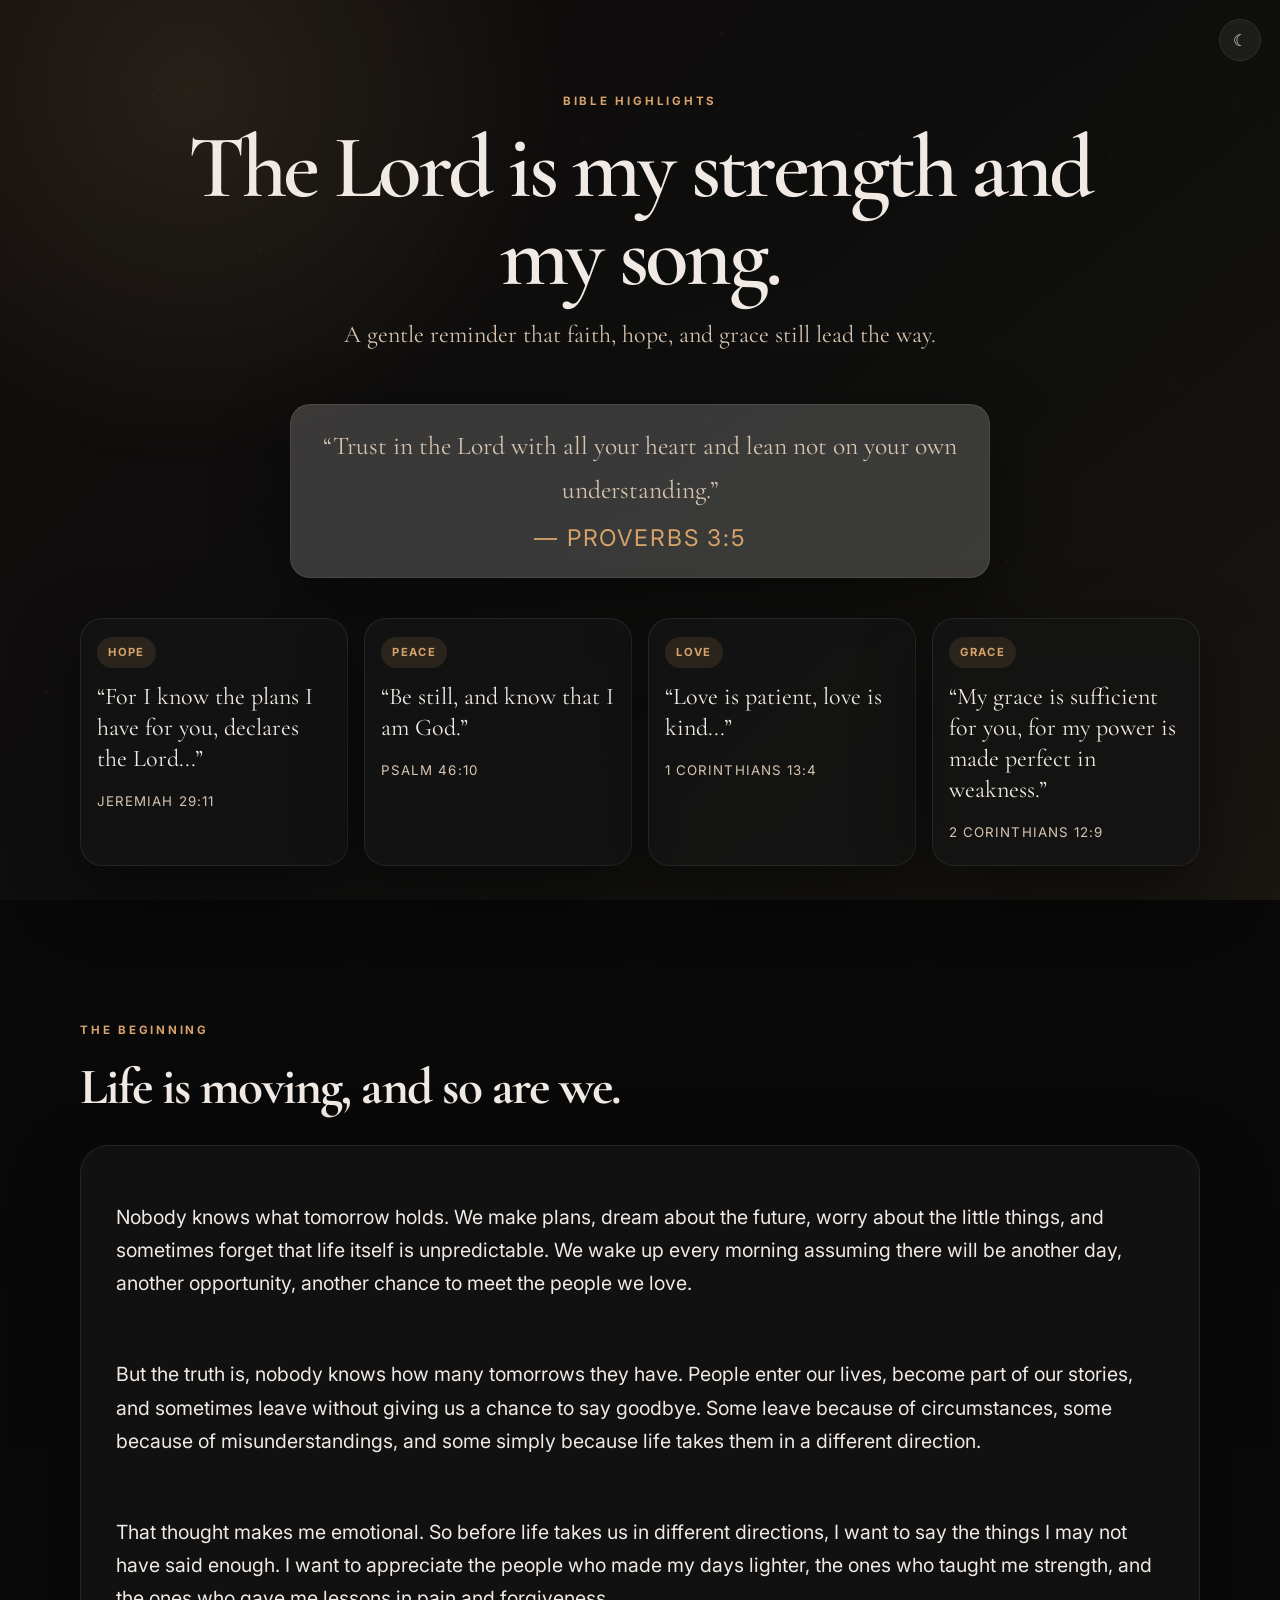
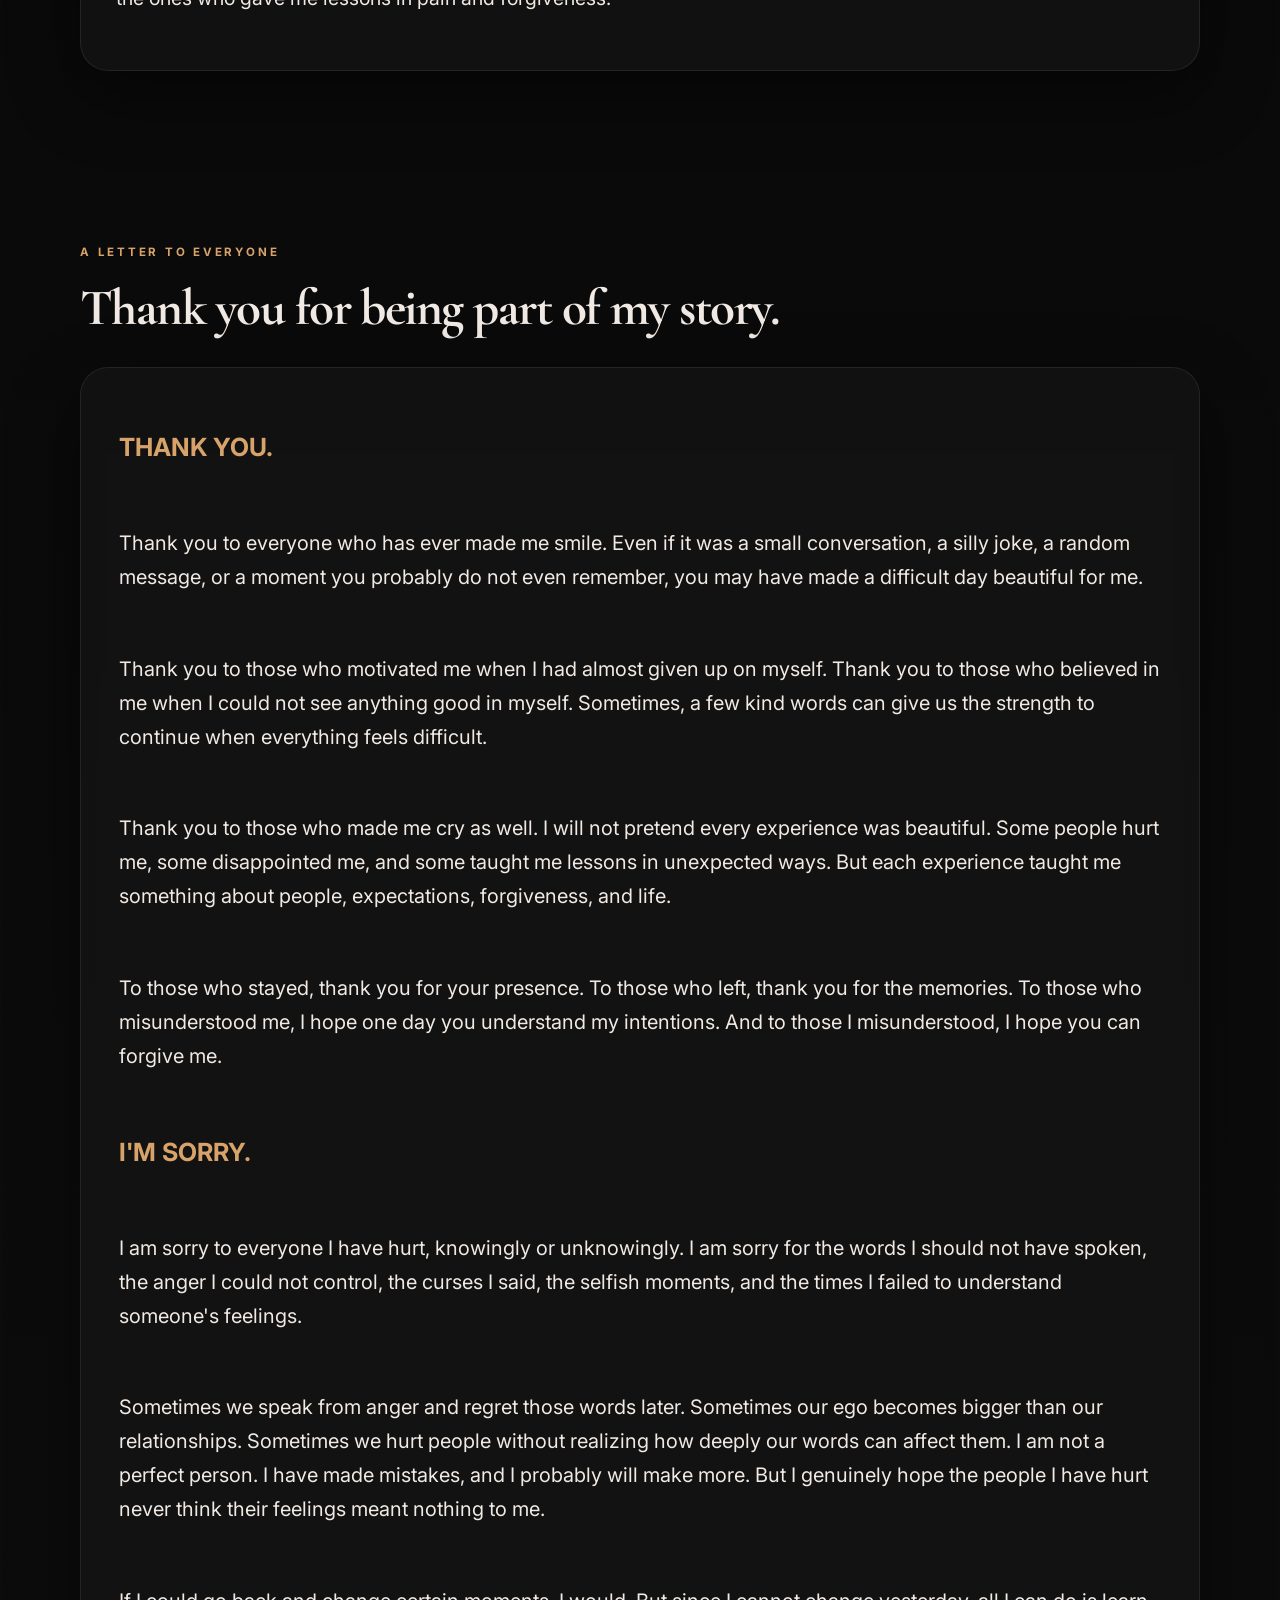
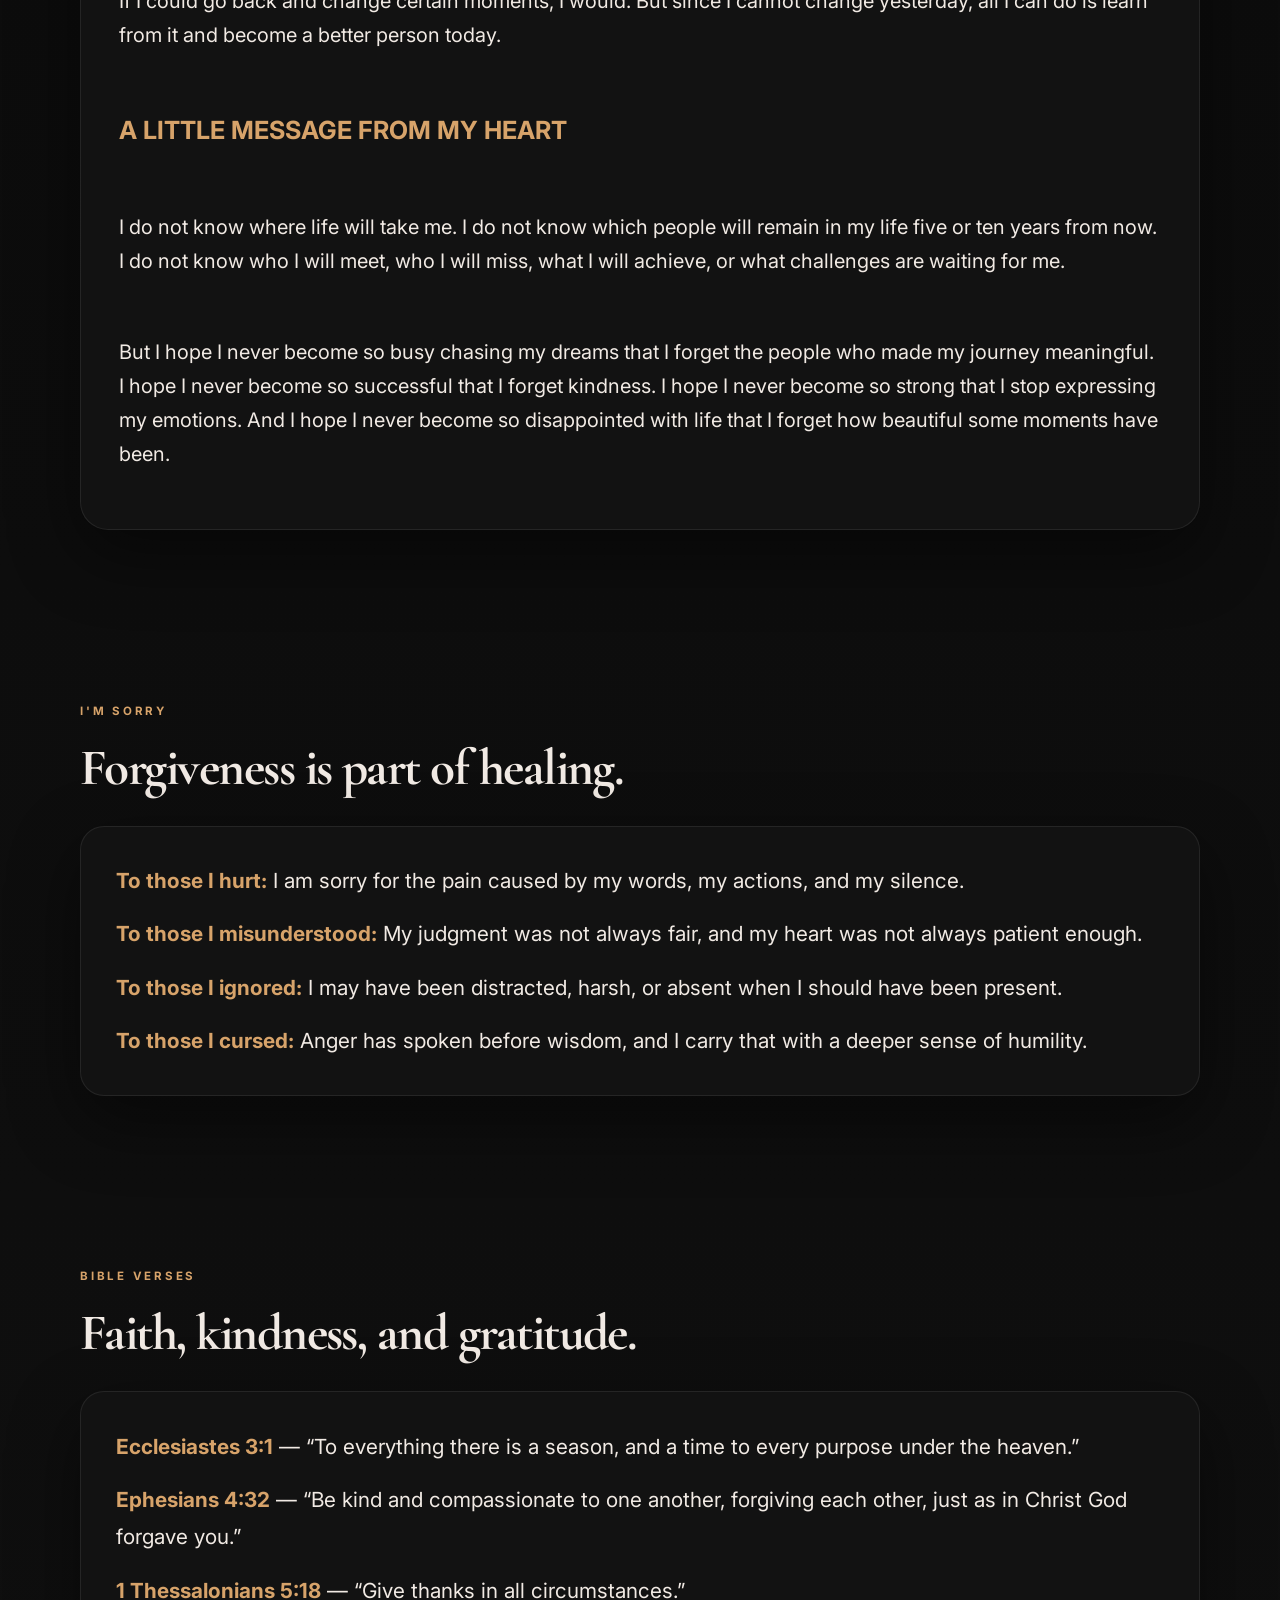
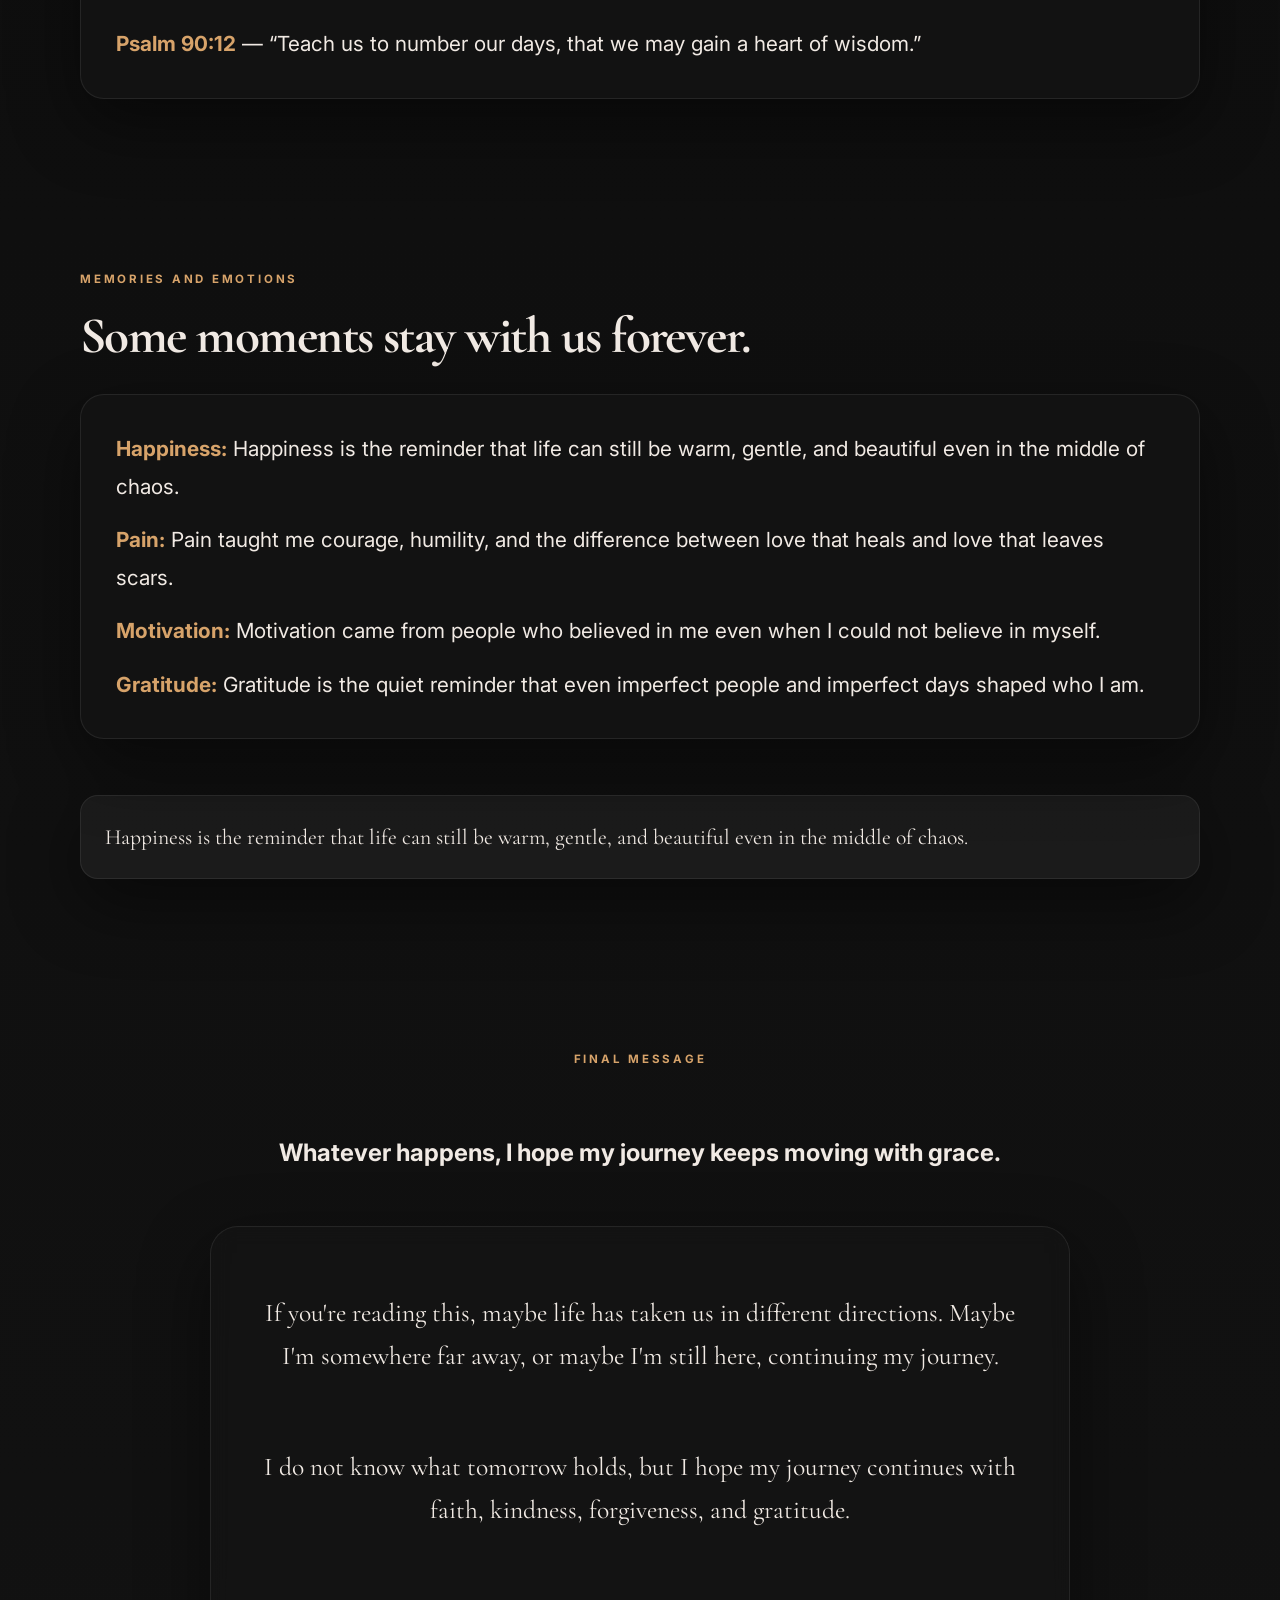
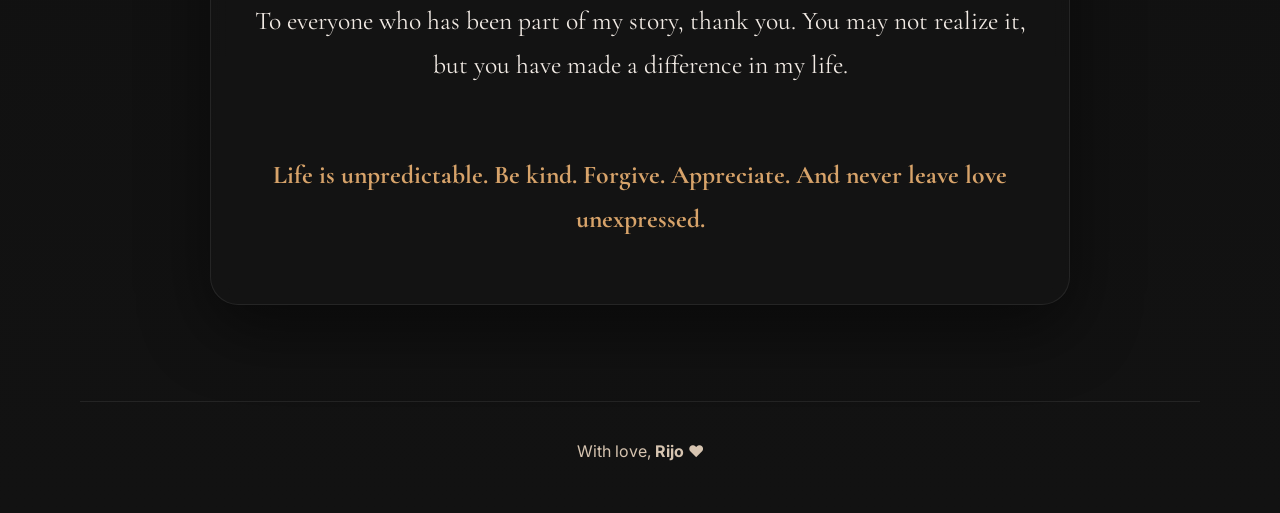
==== index.html @ 4a6d3c92 "first commit" ====
<!DOCTYPE html>
<html lang="en">
  <head>
    <meta charset="UTF-8" />
    <meta name="viewport" content="width=device-width, initial-scale=1.0" />
    <meta
      name="description"
      content="A peaceful Bible quotes page with meaningful highlights and encouraging scripture at the top."
    />
    <title>Bible Highlights</title>
    <link rel="preconnect" href="https://fonts.googleapis.com" />
    <link rel="preconnect" href="https://fonts.gstatic.com" crossorigin />
    <link
      href="https://fonts.googleapis.com/css2?family=Cormorant+Garamond:wght@400;500;600;700&family=Inter:wght@400;500;600;700&display=swap"
      rel="stylesheet"
    />
    <link rel="stylesheet" href="./style.css" />
  </head>
  <body>
    <div class="page-glow" aria-hidden="true"></div>
    <div class="particles" id="particles" aria-hidden="true"></div>

    <button id="themeToggle" class="theme-toggle" type="button" aria-label="Toggle dark mode">
      ☾
    </button>

    <main>
      <section class="hero" id="top">
        <div class="container hero-inner">
          <p class="eyebrow" data-i18n="timeCapsule">Bible highlights</p>
          <h1 class="typewriter" id="typewriterText" data-text="The Lord is my strength and my song."></h1>
          <p class="hero-subtitle" data-i18n="subtitle">A gentle reminder that faith, hope, and grace still lead the way.</p>

          <div class="note-card" aria-label="Bible quote">
            “Trust in the Lord with all your heart and lean not on your own understanding.”
            <span>— Proverbs 3:5</span>
          </div>

          <div class="highlights-row reveal" aria-label="Bible highlights">
            <article class="highlight-card">
              <span class="highlight-tag">Hope</span>
              <p>“For I know the plans I have for you, declares the Lord...”</p>
              <small>Jeremiah 29:11</small>
            </article>
            <article class="highlight-card">
              <span class="highlight-tag">Peace</span>
              <p>“Be still, and know that I am God.”</p>
              <small>Psalm 46:10</small>
            </article>
            <article class="highlight-card">
              <span class="highlight-tag">Love</span>
              <p>“Love is patient, love is kind...”</p>
              <small>1 Corinthians 13:4</small>
            </article>
            <article class="highlight-card">
              <span class="highlight-tag">Grace</span>
              <p>“My grace is sufficient for you, for my power is made perfect in weakness.”</p>
              <small>2 Corinthians 12:9</small>
            </article>
          </div>
        </div>
      </section>

      <section class="story-section" id="beginning">
        <div class="container section-inner">
          <div class="section-heading reveal">
            <p class="section-kicker" data-i18n="beginningLabel">The beginning</p>
            <h2 data-i18n="beginningTitle">Life is moving, and so are we.</h2>
          </div>

          <div class="essay reveal">
            <p>
              Nobody knows what tomorrow holds. We make plans, dream about the future, worry about the little things,
              and sometimes forget that life itself is unpredictable. We wake up every morning assuming there will be
              another day, another opportunity, another chance to meet the people we love.
            </p>
            <p>
              But the truth is, nobody knows how many tomorrows they have. People enter our lives, become part of our
              stories, and sometimes leave without giving us a chance to say goodbye. Some leave because of
              circumstances, some because of misunderstandings, and some simply because life takes them in a different
              direction.
            </p>
            <p>
              That thought makes me emotional. So before life takes us in different directions, I want to say the things
              I may not have said enough. I want to appreciate the people who made my days lighter, the ones who
              taught me strength, and the ones who gave me lessons in pain and forgiveness.
            </p>
          </div>
        </div>
      </section>

      <section class="letter-section" id="letter">
        <div class="container section-inner">
          <div class="section-heading reveal">
            <p class="section-kicker" data-i18n="letterLabel">A letter to everyone</p>
            <h2 data-i18n="letterTitle">Thank you for being part of my story.</h2>
          </div>

          <article class="letter-card reveal" aria-label="Letter content">
            <p><strong data-i18n="thankYouTitle">THANK YOU.</strong></p>
            <p>
              Thank you to everyone who has ever made me smile. Even if it was a small conversation, a silly joke,
              a random message, or a moment you probably do not even remember, you may have made a difficult day
              beautiful for me.
            </p>
            <p>
              Thank you to those who motivated me when I had almost given up on myself. Thank you to those who believed
              in me when I could not see anything good in myself. Sometimes, a few kind words can give us the strength
              to continue when everything feels difficult.
            </p>
            <p>
              Thank you to those who made me cry as well. I will not pretend every experience was beautiful. Some
              people hurt me, some disappointed me, and some taught me lessons in unexpected ways. But each experience
              taught me something about people, expectations, forgiveness, and life.
            </p>
            <p>
              To those who stayed, thank you for your presence. To those who left, thank you for the memories. To those
              who misunderstood me, I hope one day you understand my intentions. And to those I misunderstood, I hope
              you can forgive me.
            </p>

            <p><strong data-i18n="sorryTitle">I'M SORRY.</strong></p>
            <p>
              I am sorry to everyone I have hurt, knowingly or unknowingly. I am sorry for the words I should not have
              spoken, the anger I could not control, the curses I said, the selfish moments, and the times I failed to
              understand someone's feelings.
            </p>
            <p>
              Sometimes we speak from anger and regret those words later. Sometimes our ego becomes bigger than our
              relationships. Sometimes we hurt people without realizing how deeply our words can affect them. I am not a
              perfect person. I have made mistakes, and I probably will make more. But I genuinely hope the people I have
              hurt never think their feelings meant nothing to me.
            </p>

            <p>
              If I could go back and change certain moments, I would. But since I cannot change yesterday, all I can do
              is learn from it and become a better person today.
            </p>

            <p><strong data-i18n="heartTitle">A LITTLE MESSAGE FROM MY HEART</strong></p>
            <p>
              I do not know where life will take me. I do not know which people will remain in my life five or ten years
              from now. I do not know who I will meet, who I will miss, what I will achieve, or what challenges are
              waiting for me.
            </p>
            <p>
              But I hope I never become so busy chasing my dreams that I forget the people who made my journey
              meaningful. I hope I never become so successful that I forget kindness. I hope I never become so strong
              that I stop expressing my emotions. And I hope I never become so disappointed with life that I forget how
              beautiful some moments have been.
            </p>
          </article>
        </div>
      </section>

      <section class="sorry-section" id="sorry">
        <div class="container section-inner">
          <div class="section-heading reveal">
            <p class="section-kicker" data-i18n="sorryLabel">I'm sorry</p>
            <h2 data-i18n="sorryHeading">Forgiveness is part of healing.</h2>
          </div>

          <div class="sentence-stack reveal">
            <p><strong data-i18n="hurtTitle">To those I hurt:</strong> <span data-i18n="hurtText">I am sorry for the pain caused by my words, my actions, and my silence.</span></p>
            <p><strong data-i18n="misunderstoodTitle">To those I misunderstood:</strong> <span data-i18n="misunderstoodText">My judgment was not always fair, and my heart was not always patient enough.</span></p>
            <p><strong data-i18n="ignoredTitle">To those I ignored:</strong> <span data-i18n="ignoredText">I may have been distracted, harsh, or absent when I should have been present.</span></p>
            <p><strong data-i18n="cursedTitle">To those I cursed:</strong> <span data-i18n="cursedText">Anger has spoken before wisdom, and I carry that with a deeper sense of humility.</span></p>
          </div>
        </div>
      </section>

      <section class="verses-section" id="verses">
        <div class="container section-inner">
          <div class="section-heading reveal">
            <p class="section-kicker" data-i18n="versesLabel">Bible verses</p>
            <h2 data-i18n="versesTitle">Faith, kindness, and gratitude.</h2>
          </div>

          <div class="sentence-stack reveal">
            <p><strong>Ecclesiastes 3:1</strong> — “To everything there is a season, and a time to every purpose under the heaven.”</p>
            <p><strong>Ephesians 4:32</strong> — “Be kind and compassionate to one another, forgiving each other, just as in Christ God forgave you.”</p>
            <p><strong>1 Thessalonians 5:18</strong> — “Give thanks in all circumstances.”</p>
            <p><strong>Psalm 90:12</strong> — “Teach us to number our days, that we may gain a heart of wisdom.”</p>
          </div>
        </div>
      </section>

      <section class="memory-section" id="memories">
        <div class="container section-inner">
          <div class="section-heading reveal">
            <p class="section-kicker" data-i18n="memoryLabel">Memories and emotions</p>
            <h2 data-i18n="memoryTitle">Some moments stay with us forever.</h2>
          </div>

          <div class="sentence-stack reveal">
            <p><strong data-i18n="memory.happiness">Happiness:</strong> Happiness is the reminder that life can still be warm, gentle, and beautiful even in the middle of chaos.</p>
            <p><strong data-i18n="memory.pain">Pain:</strong> Pain taught me courage, humility, and the difference between love that heals and love that leaves scars.</p>
            <p><strong data-i18n="memory.motivation">Motivation:</strong> Motivation came from people who believed in me even when I could not believe in myself.</p>
            <p><strong data-i18n="memory.gratitude">Gratitude:</strong> Gratitude is the quiet reminder that even imperfect people and imperfect days shaped who I am.</p>
          </div>

          <div class="memory-display" id="memoryDisplay" aria-live="polite">
            Happiness is the reminder that life can still be warm, gentle, and beautiful even in the middle of chaos.
          </div>
        </div>
      </section>

      <section class="final-section" id="final">
        <div class="container section-inner final-inner reveal">
          <p class="section-kicker" data-i18n="finalLabel">Final message</p>
          <h2 data-i18n="finalTitle">Whatever happens, I hope my journey keeps moving with grace.</h2>

          <div class="final-quote">
            <p>
              If you're reading this, maybe life has taken us in different directions. Maybe I'm somewhere far away, or
              maybe I'm still here, continuing my journey.
            </p>
            <p>
              I do not know what tomorrow holds, but I hope my journey continues with faith, kindness, forgiveness, and
              gratitude.
            </p>
            <p>
              To everyone who has been part of my story, thank you. You may not realize it, but you have made a
              difference in my life.
            </p>
            <p class="strong-line">
              Life is unpredictable. Be kind. Forgive. Appreciate. And never leave love unexpressed.
            </p>
          </div>
        </div>
      </section>
    </main>

    <footer class="site-footer">
      <div class="container footer-inner">
        <p>With love, <strong>Rijo ❤️</strong></p>
      </div>
    </footer>

    <script src="./script.js"></script>
  </body>
</html>
---- style.css ----
:root {
  --bg: #070707;
  --bg-strong: #121212;
  --panel: rgba(20, 20, 20, 0.82);
  --panel-strong: rgba(28, 28, 28, 0.94);
  --card: #111111;
  --card-alt: #1a1a1a;
  --text: #f1eae4;
  --muted: #d6c4b0;
  --line: rgba(255, 255, 255, 0.08);
  --accent: #d7a36a;
  --accent-soft: #b86d4a;
  --accent-strong: #e8c79c;
  --shadow: 0 24px 70px rgba(0, 0, 0, 0.48);
  --button-shadow: rgba(255, 214, 156, 0.12);
}

body.light {
  --bg: #f5f1ea;
  --bg-strong: #efe8df;
  --panel: rgba(255, 255, 255, 0.75);
  --panel-strong: rgba(255, 255, 255, 0.92);
  --card: #f9f5f1;
  --card-alt: #f2ece4;
  --text: #111111;
  --muted: #4d4a46;
  --line: rgba(17, 17, 17, 0.12);
  --accent: #111111;
  --accent-soft: #3a3a3a;
  --accent-strong: #262626;
  --shadow: 0 22px 60px rgba(17, 17, 17, 0.12);
  --button-shadow: rgba(17, 17, 17, 0.08);
}

* {
  box-sizing: border-box;
}

html {
  scroll-behavior: smooth;
}

body {
  margin: 0;
  font-family: "Inter", sans-serif;
  background: linear-gradient(180deg, var(--bg) 0%, var(--bg-strong) 100%);
  color: var(--text);
  line-height: 1.7;
  transition: background 0.4s ease, color 0.4s ease;
}

body::before {
  content: "";
  position: fixed;
  inset: 0;
  pointer-events: none;
  background: linear-gradient(135deg, rgba(200, 109, 93, 0.06), rgba(126, 139, 125, 0.05), rgba(231, 185, 128, 0.08));
}

img {
  max-width: 100%;
  display: block;
}

a {
  color: inherit;
  text-decoration: none;
}

button {
  font: inherit;
}

.page-glow {
  position: fixed;
  inset: 0;
  pointer-events: none;
  background: radial-gradient(circle at 15% 10%, rgba(205, 171, 122, 0.12), transparent 28%);
  z-index: 0;
}

.particles {
  position: fixed;
  inset: 0;
  pointer-events: none;
  z-index: 0;
  overflow: hidden;
  opacity: 0.35;
}

.particle {
  position: absolute;
  width: 4px;
  height: 4px;
  background: rgba(140, 108, 82, 0.18);
  border-radius: 50%;
  animation: floatParticle 18s ease-in-out infinite alternate;
}

@keyframes floatParticle {
  0% {
    transform: translateY(0) scale(0.8);
    opacity: 0.15;
  }
  50% {
    opacity: 0.5;
  }
  100% {
    transform: translateY(-22vh) scale(1.1);
    opacity: 0.1;
  }
}

.container {
  width: min(1120px, calc(100% - 2rem));
  margin: 0 auto;
  position: relative;
  z-index: 1;
}

.theme-toggle {
  position: fixed;
  top: 1.2rem;
  right: 1.2rem;
  z-index: 30;
  width: 42px;
  height: 42px;
  border: 1px solid var(--line);
  border-radius: 50%;
  background: rgba(255, 255, 255, 0.06);
  color: var(--text);
  cursor: pointer;
  transition: transform 0.25s ease, border-color 0.25s ease, background 0.25s ease;
}

.theme-toggle:hover,
.theme-toggle:focus-visible {
  transform: translateY(-2px);
  border-color: rgba(215, 163, 106, 0.6);
}

body.light .theme-toggle {
  background: rgba(17, 17, 17, 0.04);
}

main {
  position: relative;
  z-index: 1;
}

.hero {
  min-height: calc(100vh - 72px);
  display: flex;
  align-items: center;
  padding: 5rem 0 4rem;
}

.hero-inner {
  text-align: center;
}

.eyebrow,
.section-kicker {
  text-transform: uppercase;
  letter-spacing: 0.24em;
  color: var(--accent);
  font-size: 0.72rem;
  font-weight: 700;
}

.typewriter {
  margin: 0.8rem auto 1rem;
  max-width: 950px;
  font-family: "Cormorant Garamond", serif;
  font-size: clamp(3rem, 7vw, 7rem);
  line-height: 0.98;
  font-weight: 600;
  letter-spacing: -0.04em;
  min-height: 1.2em;
}

.hero-subtitle {
  max-width: 620px;
  margin: 0 auto;
  color: var(--muted);
  font-size: clamp(1.1rem, 2vw, 1.5rem);
  font-family: "Cormorant Garamond", serif;
}

.note-card {
  margin: 3rem auto 0;
  max-width: 700px;
  padding: 1.2rem 1.5rem;
  border: 1px solid var(--line);
  border-radius: 20px;
  background: rgba(255, 255, 255, 0.18);
  color: var(--muted);
  font-family: "Cormorant Garamond", serif;
  font-size: clamp(1.2rem, 2vw, 1.8rem);
  box-shadow: var(--shadow);
  display: grid;
  gap: 0.45rem;
}

.note-card span {
  display: block;
  font-size: 0.9em;
  letter-spacing: 0.08em;
  text-transform: uppercase;
  color: var(--accent);
  font-family: "Inter", sans-serif;
}

.highlights-row {
  margin-top: 2.5rem;
  display: grid;
  grid-template-columns: repeat(4, minmax(0, 1fr));
  gap: 1rem;
}

.highlight-card {
  background: var(--panel);
  border: 1px solid var(--line);
  border-radius: 22px;
  padding: 1.1rem 1rem 1.2rem;
  box-shadow: var(--shadow);
  text-align: left;
}

.highlight-tag {
  display: inline-block;
  margin-bottom: 0.8rem;
  padding: 0.38rem 0.7rem;
  background: rgba(215, 163, 106, 0.12);
  color: var(--accent);
  border-radius: 999px;
  font-size: 0.7rem;
  font-weight: 700;
  letter-spacing: 0.12em;
  text-transform: uppercase;
}

.highlight-card p {
  margin: 0 0 0.8rem;
  font-family: "Cormorant Garamond", serif;
  font-size: clamp(1.15rem, 2vw, 1.5rem);
  line-height: 1.3;
  color: var(--text);
}

.highlight-card small {
  color: var(--muted);
  letter-spacing: 0.08em;
  text-transform: uppercase;
}

.story-section,
.letter-section,
.sorry-section,
.verses-section,
.memory-section,
.final-section {
  padding: 5rem 0;
}

.section-inner {
  display: grid;
  gap: 2rem;
}

.section-heading {
  display: grid;
  gap: 0.6rem;
}

.section-heading h2 {
  margin: 0;
  font-family: "Cormorant Garamond", serif;
  font-size: clamp(2.4rem, 4vw, 4rem);
  line-height: 1;
  letter-spacing: -0.03em;
}

.essay,
.letter-card,
.final-quote {
  background: var(--panel);
  backdrop-filter: blur(10px);
  border: 1px solid var(--line);
  border-radius: 28px;
  box-shadow: var(--shadow);
}

.essay {
  padding: clamp(1.5rem, 3vw, 2.2rem);
  display: grid;
  gap: 1.2rem;
  font-size: clamp(1.04rem, 1.8vw, 1.22rem);
  color: var(--text);
}

.letter-card {
  padding: clamp(1.5rem, 3vw, 2.5rem);
  font-size: clamp(1.05rem, 1.6vw, 1.25rem);
  display: grid;
  gap: 1.1rem;
}

.letter-card strong {
  font-size: 1.25em;
  color: var(--accent);
}

.sentence-stack {
  display: grid;
  gap: 1rem;
  background: var(--panel);
  border: 1px solid var(--line);
  border-radius: 24px;
  padding: clamp(1.4rem, 3vw, 2.2rem);
  box-shadow: var(--shadow);
}

.sentence-stack p {
  margin: 0;
  font-size: clamp(1.04rem, 1.8vw, 1.3rem);
  line-height: 1.8;
}

.sentence-stack strong {
  color: var(--accent);
}

.memory-display {
  margin-top: 1.5rem;
  background: var(--panel-strong);
  border: 1px solid var(--line);
  border-radius: 18px;
  padding: 1.4rem 1.5rem;
  font-size: clamp(1.05rem, 1.7vw, 1.35rem);
  font-family: "Cormorant Garamond", serif;
  box-shadow: var(--shadow);
}

.final-inner {
  text-align: center;
}

.final-quote {
  padding: clamp(1.5rem, 3vw, 2.5rem);
  max-width: 860px;
  margin: 0 auto;
  display: grid;
  gap: 1rem;
  font-size: clamp(1.15rem, 2vw, 1.7rem);
  font-family: "Cormorant Garamond", serif;
}

.strong-line {
  color: var(--accent);
  font-weight: 700;
}

.site-footer {
  padding: 1rem 0 2rem;
}

.footer-inner {
  text-align: center;
  color: var(--muted);
  border-top: 1px solid var(--line);
  padding-top: 1.2rem;
}

.reveal {
  opacity: 0;
  transform: translateY(24px);
  transition: opacity 0.7s ease, transform 0.7s ease;
}

.reveal.visible {
  opacity: 1;
  transform: translateY(0);
}

@media (max-width: 860px) {
  .highlights-row {
    grid-template-columns: repeat(2, minmax(0, 1fr));
  }
}

@media (max-width: 620px) {
  .hero {
    padding-top: 4rem;
  }

  .highlights-row {
    grid-template-columns: 1fr;
  }
}

@media (prefers-reduced-motion: reduce) {
  *, *::before, *::after {
    animation: none !important;
    transition: none !important;
    scroll-behavior: auto !important;
  }

  .reveal {
    opacity: 1;
    transform: none;
  }
}
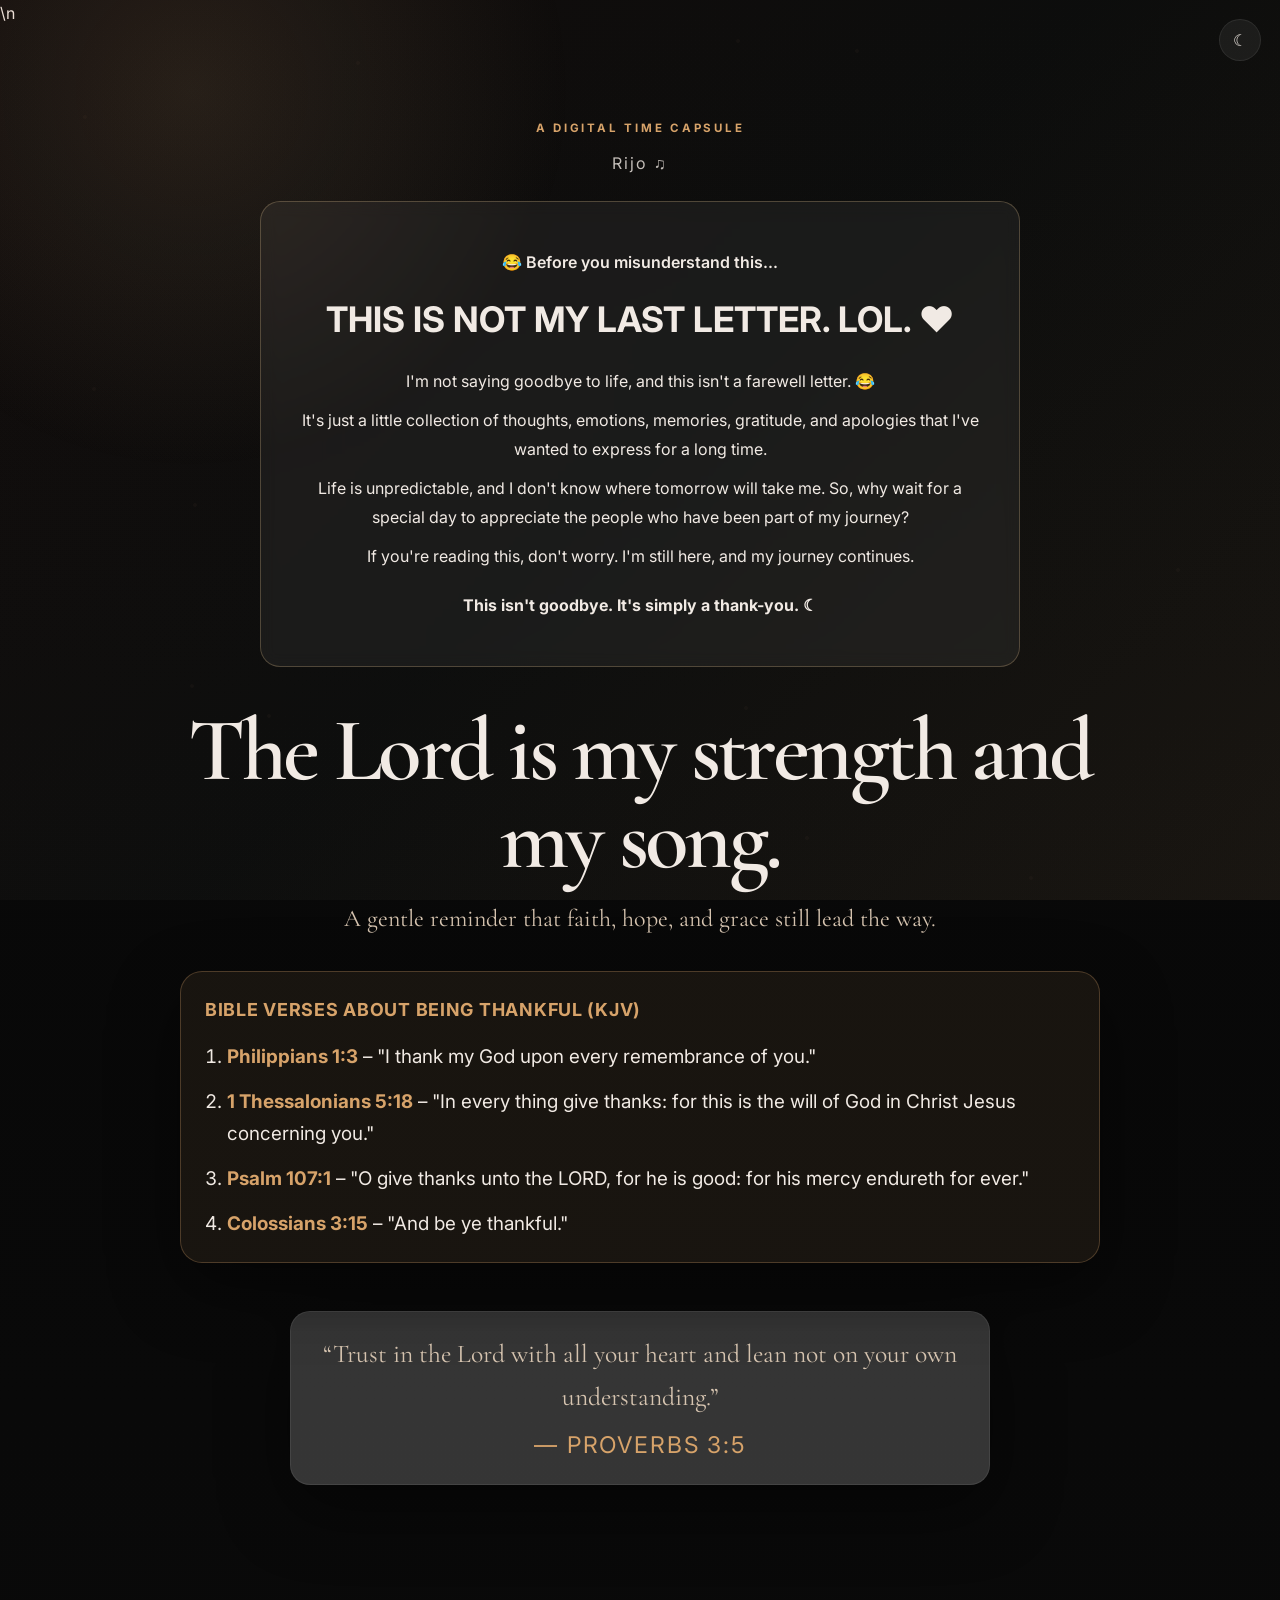
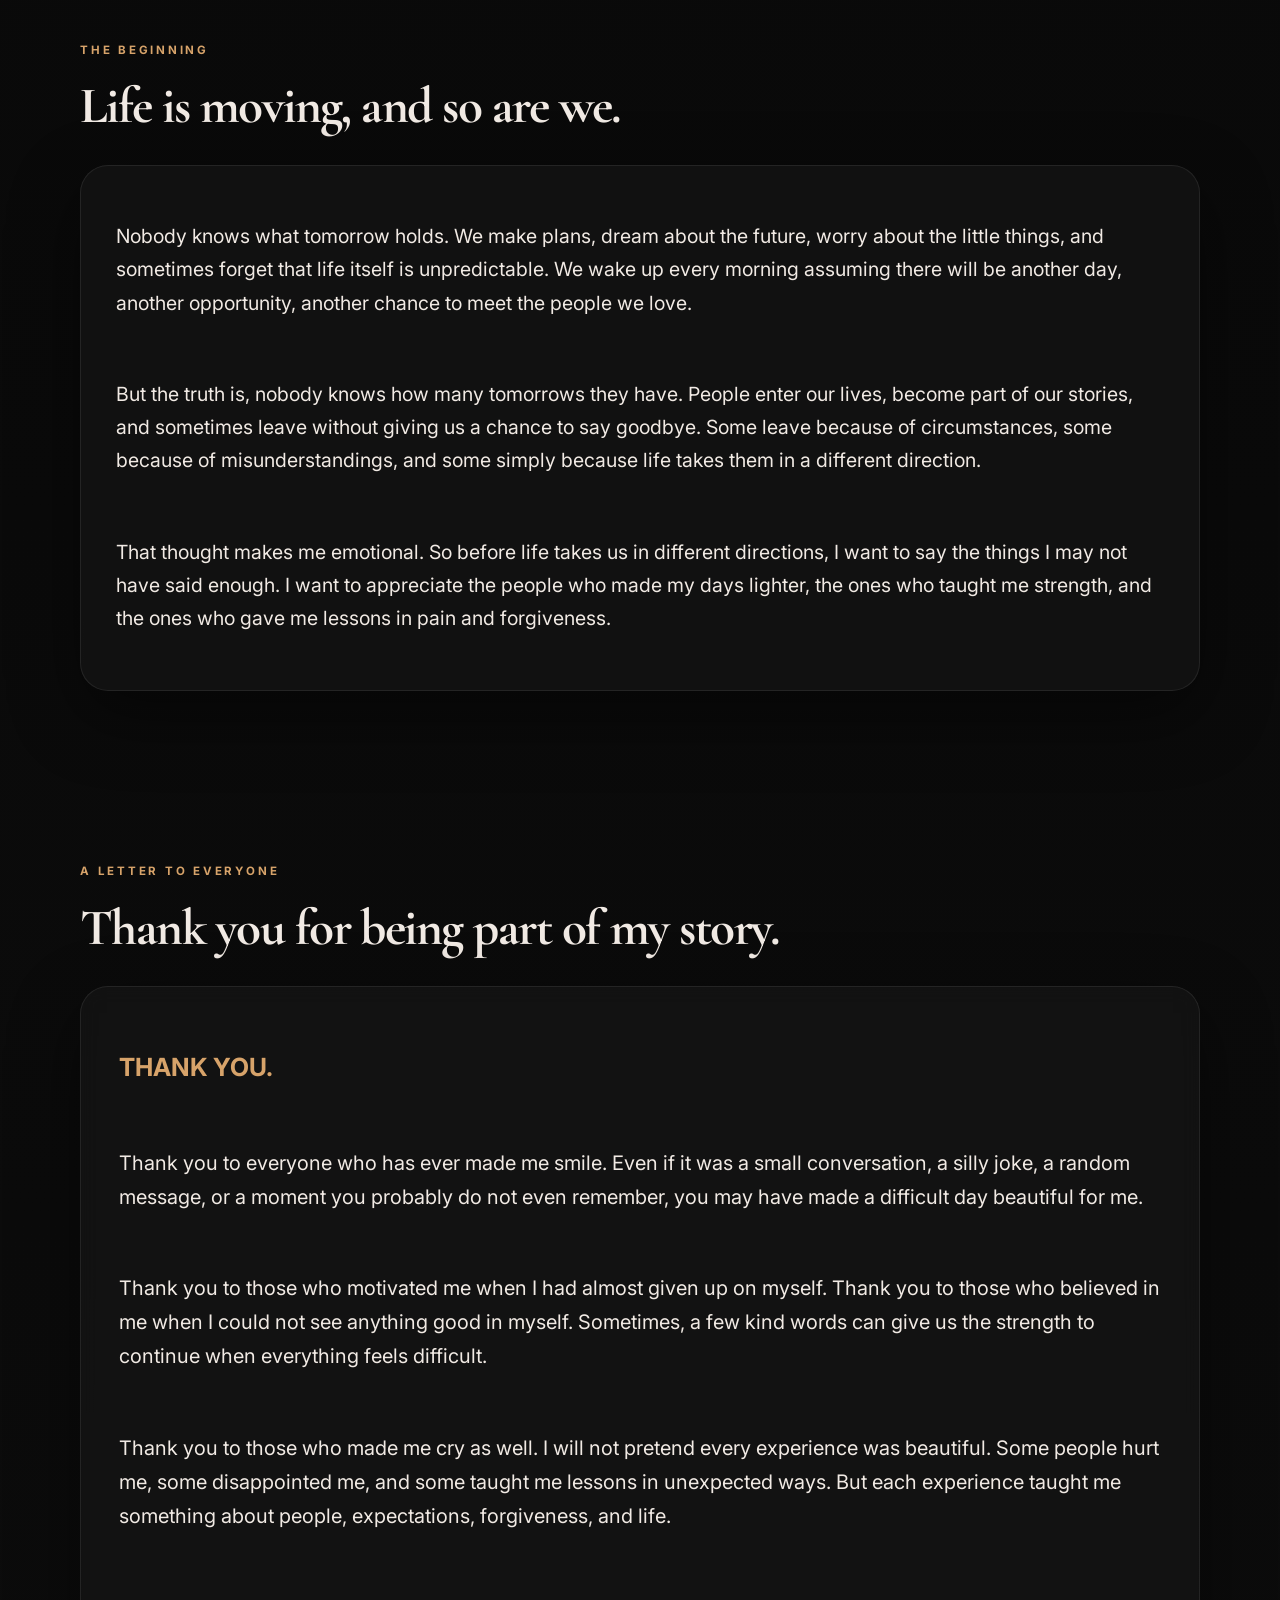
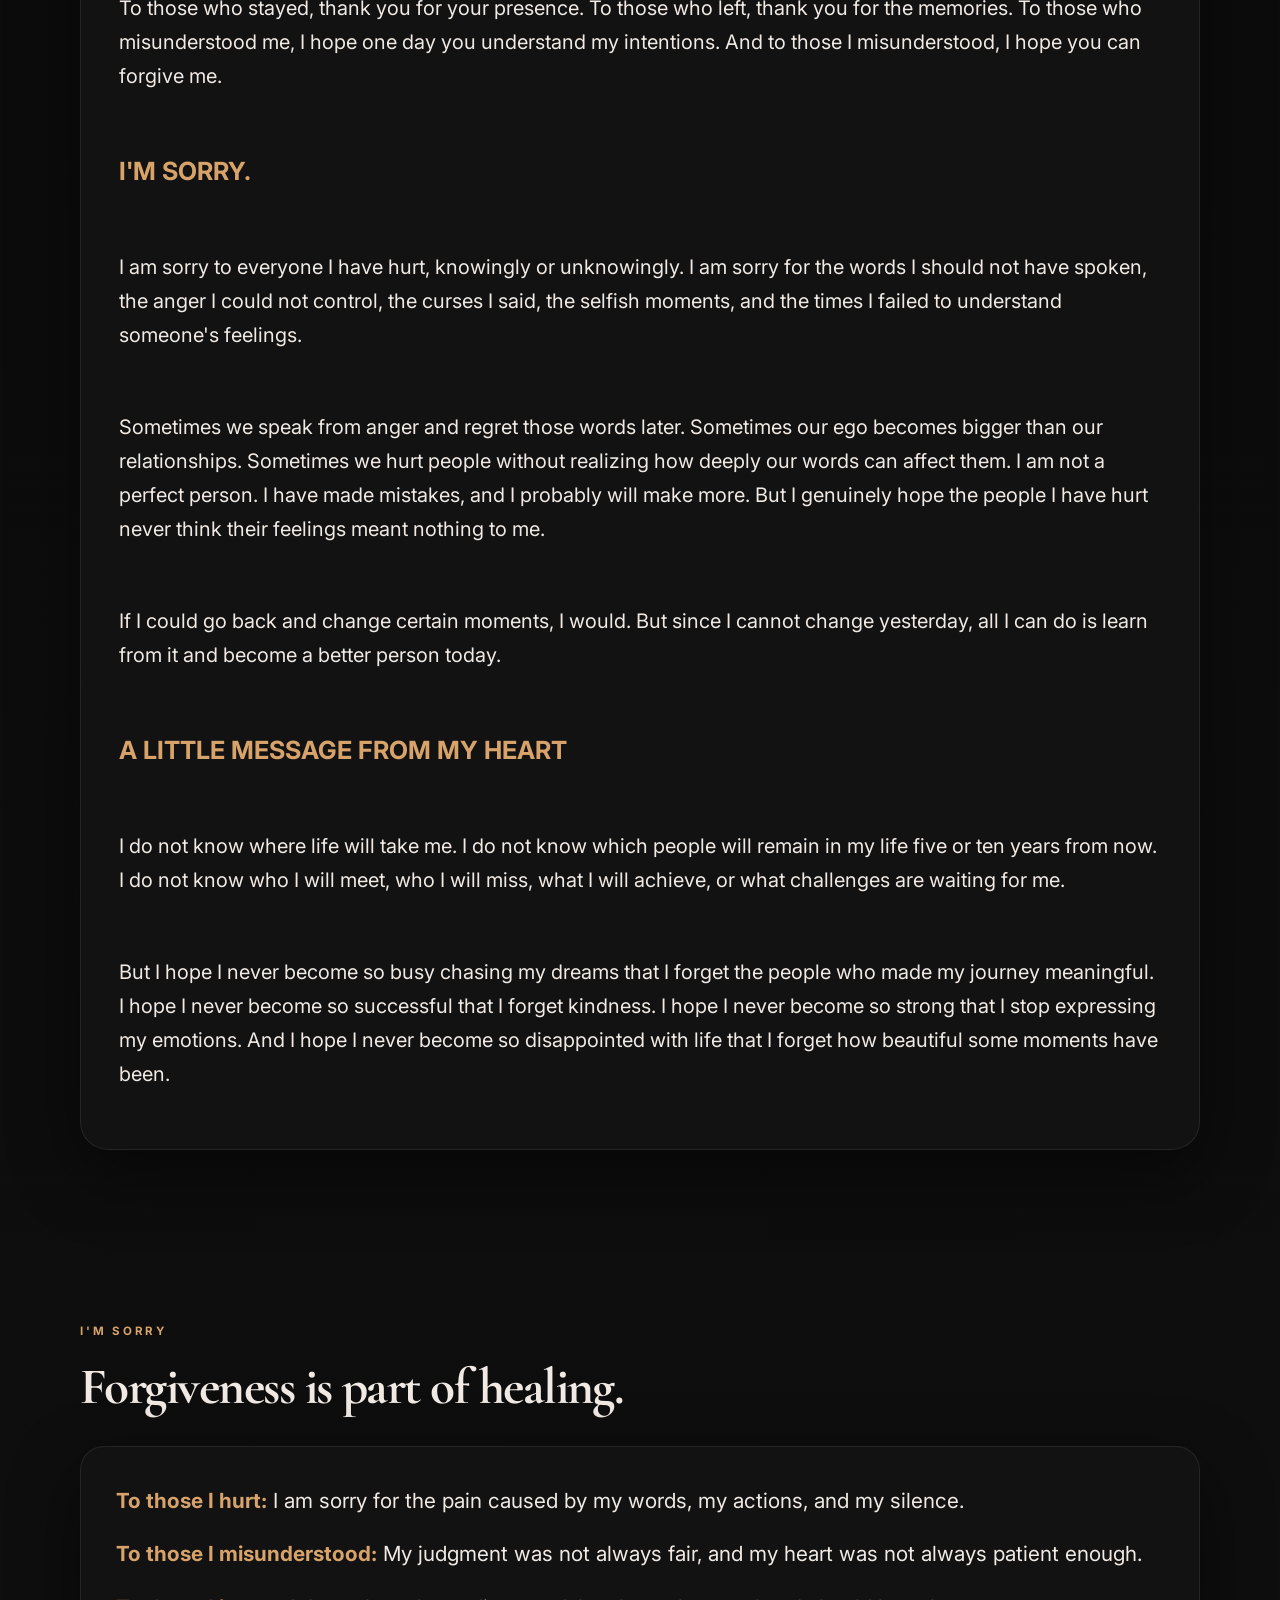
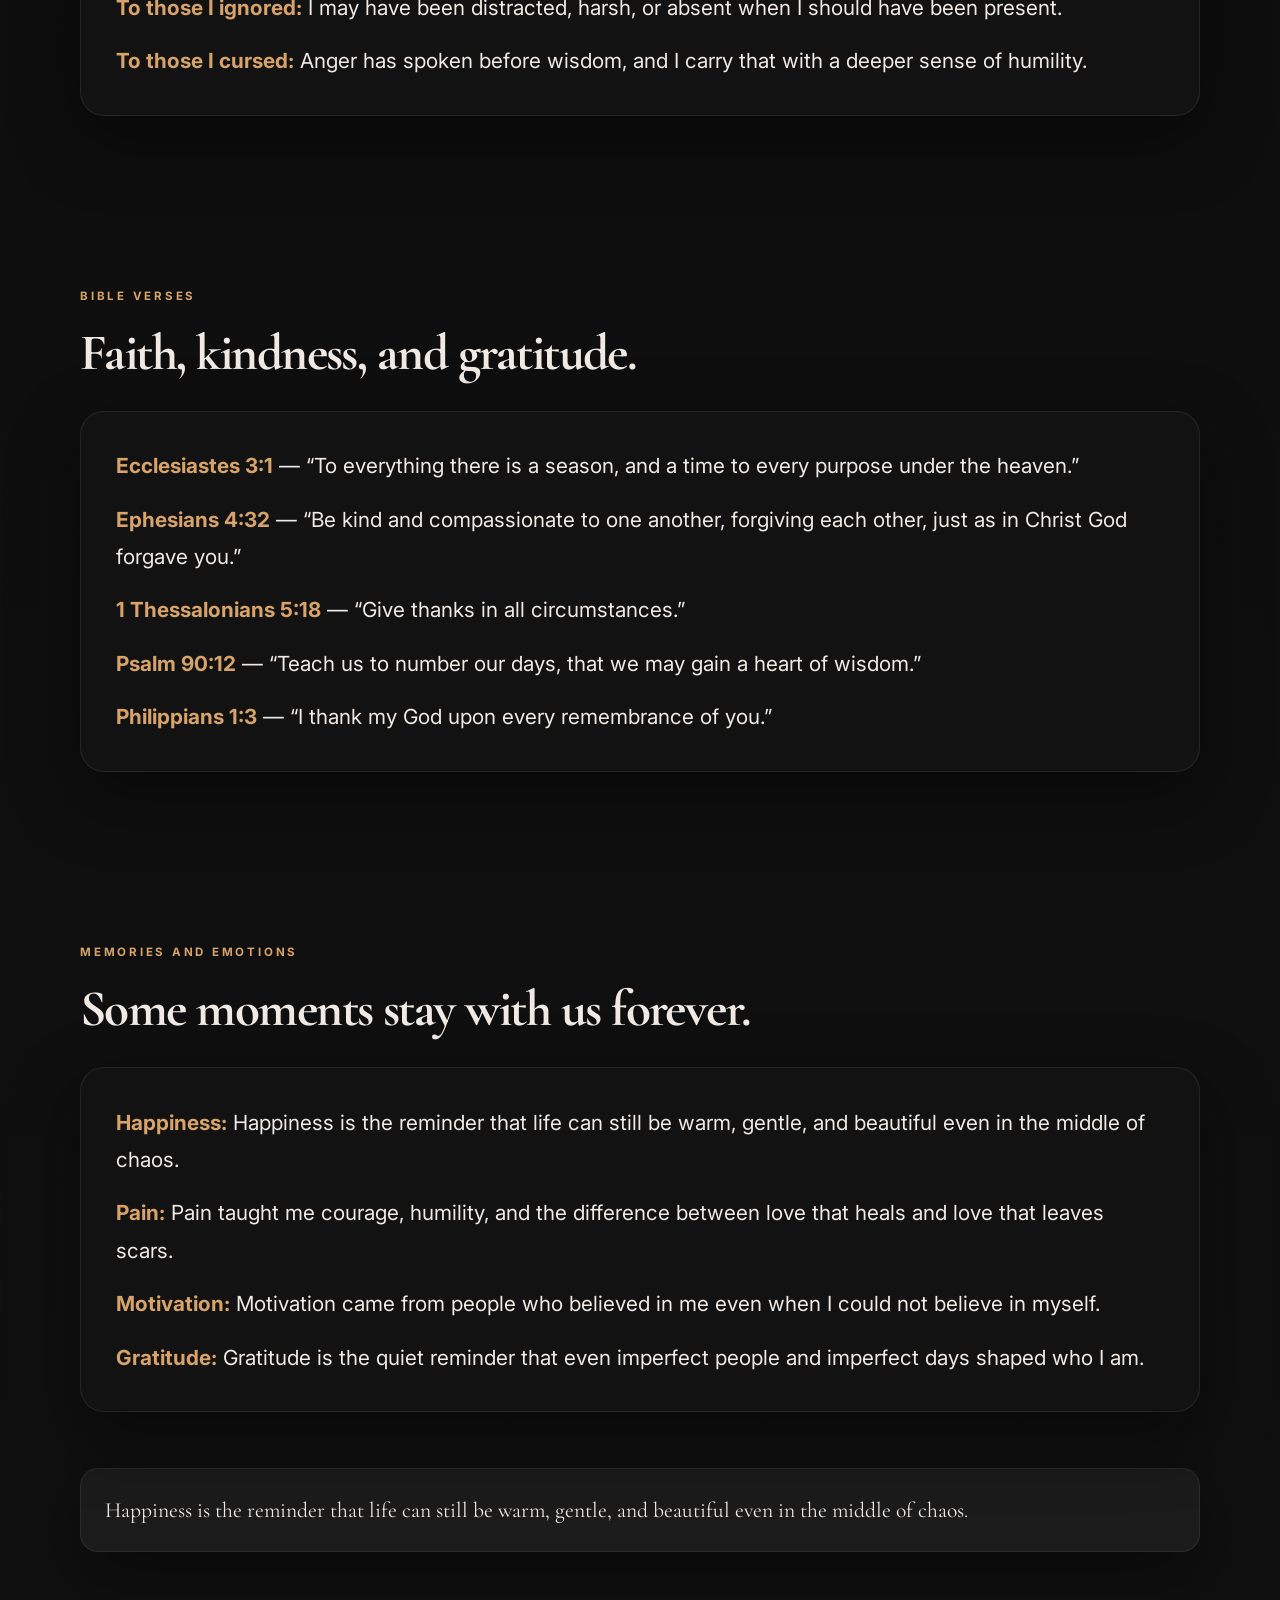
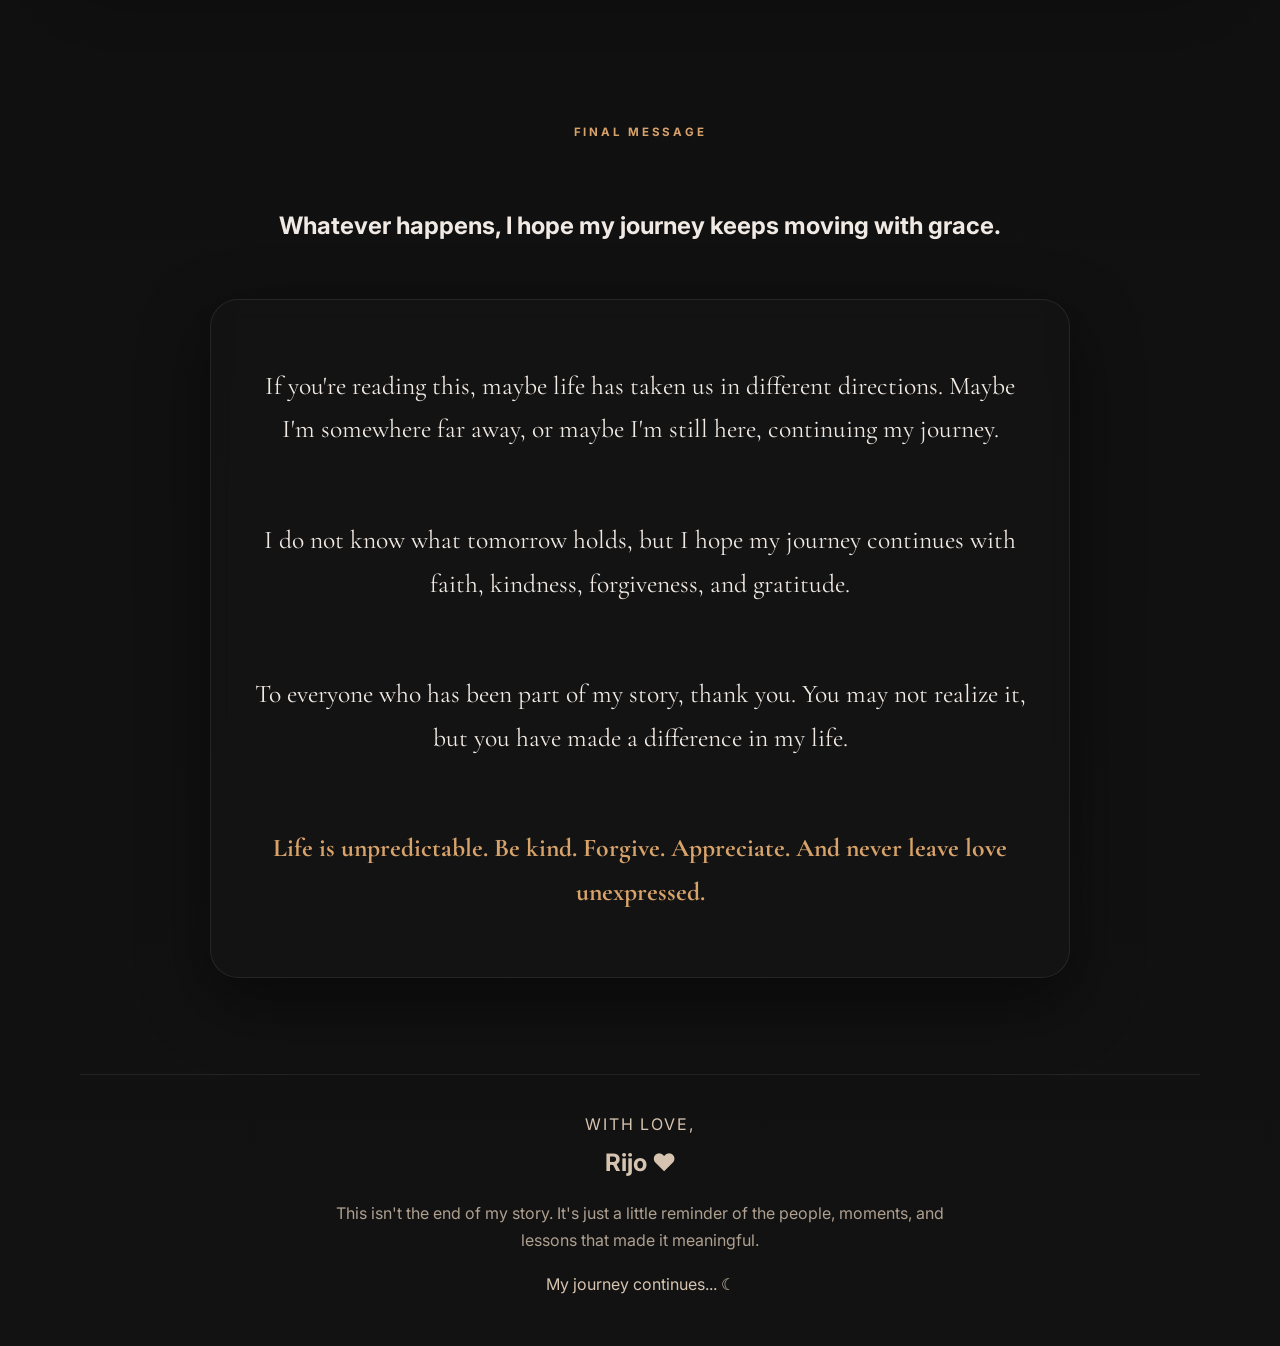
==== commit b9bc7734: "first commit" ====
--- a/index.html
+++ b/index.html
@@ -5,16 +5,32 @@
     <meta name="viewport" content="width=device-width, initial-scale=1.0" />
     <meta
       name="description"
-      content="A peaceful Bible quotes page with meaningful highlights and encouraging scripture at the top."
+      content="Rijo’s digital time capsule: a heartfelt collection of gratitude, faith, memories, apologies, and love."
     />
-    <title>Bible Highlights</title>
+    <title>Rijo ♫ — A Digital Time Capsule</title>
     <link rel="preconnect" href="https://fonts.googleapis.com" />
     <link rel="preconnect" href="https://fonts.gstatic.com" crossorigin />
     <link
       href="https://fonts.googleapis.com/css2?family=Cormorant+Garamond:wght@400;500;600;700&family=Inter:wght@400;500;600;700&display=swap"
       rel="stylesheet"
     />
-    <link rel="stylesheet" href="./style.css" />
+    <link rel="stylesheet" href="./style.css" />\n
+    <style>
+      .hero-signature { margin: .25rem 0 1.25rem; letter-spacing: .12em; opacity: .8; }
+      .disclaimer-card {
+        max-width: 760px; margin: 1.5rem auto 2.5rem; padding: clamp(1.25rem, 4vw, 2.25rem);
+        border: 1px solid rgba(180, 155, 115, .35); border-radius: 1.25rem;
+        background: rgba(255,255,255,.055); text-align: center; line-height: 1.8;
+        backdrop-filter: blur(8px);
+      }
+      .disclaimer-card h2 { margin: .55rem 0 1rem; font-size: clamp(1.45rem, 4vw, 2.2rem); }
+      .disclaimer-card p { margin: .65rem 0; }
+      .disclaimer-intro { font-weight: 600; }
+      .disclaimer-closing { margin-top: 1.25rem !important; }
+      .footer-with-love { letter-spacing: .12em; }
+      .footer-with-love strong { display: block; font-size: 1.5rem; letter-spacing: normal; margin-top: .35rem; }
+      .footer-note { max-width: 620px; margin: .75rem auto; opacity: .8; }
+    </style>
   </head>
   <body>
     <div class="page-glow" aria-hidden="true"></div>
@@ -27,36 +43,35 @@
     <main>
       <section class="hero" id="top">
         <div class="container hero-inner">
-          <p class="eyebrow" data-i18n="timeCapsule">Bible highlights</p>
+          <p class="eyebrow" data-i18n="timeCapsule">A digital time capsule</p>
+          <p class="hero-signature">Rijo ♫</p>
+
+          <div class="disclaimer-card reveal">
+            <p class="disclaimer-intro">😂 Before you misunderstand this...</p>
+            <h2>THIS IS NOT MY LAST LETTER. LOL. ❤️</h2>
+            <p>I'm not saying goodbye to life, and this isn't a farewell letter. 😂</p>
+            <p>It's just a little collection of thoughts, emotions, memories, gratitude, and apologies that I've wanted to express for a long time.</p>
+            <p>Life is unpredictable, and I don't know where tomorrow will take me. So, why wait for a special day to appreciate the people who have been part of my journey?</p>
+            <p>If you're reading this, don't worry. I'm still here, and my journey continues.</p>
+            <p class="disclaimer-closing"><strong>This isn't goodbye. It's simply a thank-you. ☾</strong></p>
+          </div>
+
           <h1 class="typewriter" id="typewriterText" data-text="The Lord is my strength and my song."></h1>
           <p class="hero-subtitle" data-i18n="subtitle">A gentle reminder that faith, hope, and grace still lead the way.</p>
+
+          <div class="thankful-verses reveal" aria-label="Bible verses about being thankful">
+            <h3>Bible verses about being thankful (KJV)</h3>
+            <ol>
+              <li><strong>Philippians 1:3</strong> – <span>"I thank my God upon every remembrance of you."</span></li>
+              <li><strong>1 Thessalonians 5:18</strong> – <span>"In every thing give thanks: for this is the will of God in Christ Jesus concerning you."</span></li>
+              <li><strong>Psalm 107:1</strong> – <span>"O give thanks unto the LORD, for he is good: for his mercy endureth for ever."</span></li>
+              <li><strong>Colossians 3:15</strong> – <span>"And be ye thankful."</span></li>
+            </ol>
+          </div>
 
           <div class="note-card" aria-label="Bible quote">
             “Trust in the Lord with all your heart and lean not on your own understanding.”
             <span>— Proverbs 3:5</span>
-          </div>
-
-          <div class="highlights-row reveal" aria-label="Bible highlights">
-            <article class="highlight-card">
-              <span class="highlight-tag">Hope</span>
-              <p>“For I know the plans I have for you, declares the Lord...”</p>
-              <small>Jeremiah 29:11</small>
-            </article>
-            <article class="highlight-card">
-              <span class="highlight-tag">Peace</span>
-              <p>“Be still, and know that I am God.”</p>
-              <small>Psalm 46:10</small>
-            </article>
-            <article class="highlight-card">
-              <span class="highlight-tag">Love</span>
-              <p>“Love is patient, love is kind...”</p>
-              <small>1 Corinthians 13:4</small>
-            </article>
-            <article class="highlight-card">
-              <span class="highlight-tag">Grace</span>
-              <p>“My grace is sufficient for you, for my power is made perfect in weakness.”</p>
-              <small>2 Corinthians 12:9</small>
-            </article>
           </div>
         </div>
       </section>
@@ -181,6 +196,7 @@
             <p><strong>Ephesians 4:32</strong> — “Be kind and compassionate to one another, forgiving each other, just as in Christ God forgave you.”</p>
             <p><strong>1 Thessalonians 5:18</strong> — “Give thanks in all circumstances.”</p>
             <p><strong>Psalm 90:12</strong> — “Teach us to number our days, that we may gain a heart of wisdom.”</p>
+            <p><strong>Philippians 1:3</strong> — “I thank my God upon every remembrance of you.”</p>
           </div>
         </div>
       </section>
@@ -233,7 +249,9 @@
 
     <footer class="site-footer">
       <div class="container footer-inner">
-        <p>With love, <strong>Rijo ❤️</strong></p>
+        <p class="footer-with-love">WITH LOVE, <strong>Rijo ❤️</strong></p>
+        <p class="footer-note">This isn't the end of my story. It's just a little reminder of the people, moments, and lessons that made it meaningful.</p>
+        <p>My journey continues... ☾</p>
       </div>
     </footer>
 
--- a/style.css
+++ b/style.css
@@ -211,47 +211,44 @@
   font-family: "Inter", sans-serif;
 }
 
-.highlights-row {
-  margin-top: 2.5rem;
-  display: grid;
-  grid-template-columns: repeat(4, minmax(0, 1fr));
-  gap: 1rem;
-}
-
-.highlight-card {
-  background: var(--panel);
-  border: 1px solid var(--line);
+.thankful-verses {
+  margin: 2rem auto 0;
+  max-width: 920px;
+  padding: 1.4rem 1.5rem;
+  background: rgba(215, 163, 106, 0.08);
+  border: 1px solid rgba(215, 163, 106, 0.28);
   border-radius: 22px;
-  padding: 1.1rem 1rem 1.2rem;
   box-shadow: var(--shadow);
   text-align: left;
 }
 
-.highlight-tag {
-  display: inline-block;
-  margin-bottom: 0.8rem;
-  padding: 0.38rem 0.7rem;
-  background: rgba(215, 163, 106, 0.12);
-  color: var(--accent);
-  border-radius: 999px;
-  font-size: 0.7rem;
-  font-weight: 700;
-  letter-spacing: 0.12em;
+.thankful-verses h3 {
+  margin: 0 0 1rem;
+  font-size: clamp(1rem, 1.4vw, 1.2rem);
+  letter-spacing: 0.04em;
+  color: var(--accent);
   text-transform: uppercase;
 }
 
-.highlight-card p {
-  margin: 0 0 0.8rem;
-  font-family: "Cormorant Garamond", serif;
-  font-size: clamp(1.15rem, 2vw, 1.5rem);
-  line-height: 1.3;
+.thankful-verses ol {
+  margin: 0;
+  padding-left: 1.4rem;
+  display: grid;
+  gap: 0.8rem;
   color: var(--text);
 }
 
-.highlight-card small {
-  color: var(--muted);
-  letter-spacing: 0.08em;
-  text-transform: uppercase;
+.thankful-verses li {
+  line-height: 1.7;
+  font-size: clamp(1rem, 1.7vw, 1.18rem);
+}
+
+.thankful-verses strong {
+  color: var(--accent);
+}
+
+.thankful-verses span {
+  color: var(--text);
 }
 
 .story-section,
@@ -383,19 +380,13 @@
   transform: translateY(0);
 }
 
-@media (max-width: 860px) {
-  .highlights-row {
-    grid-template-columns: repeat(2, minmax(0, 1fr));
-  }
-}
-
 @media (max-width: 620px) {
   .hero {
     padding-top: 4rem;
   }
 
-  .highlights-row {
-    grid-template-columns: 1fr;
+  .thankful-verses {
+    padding: 1rem 1rem 1.2rem;
   }
 }
 
